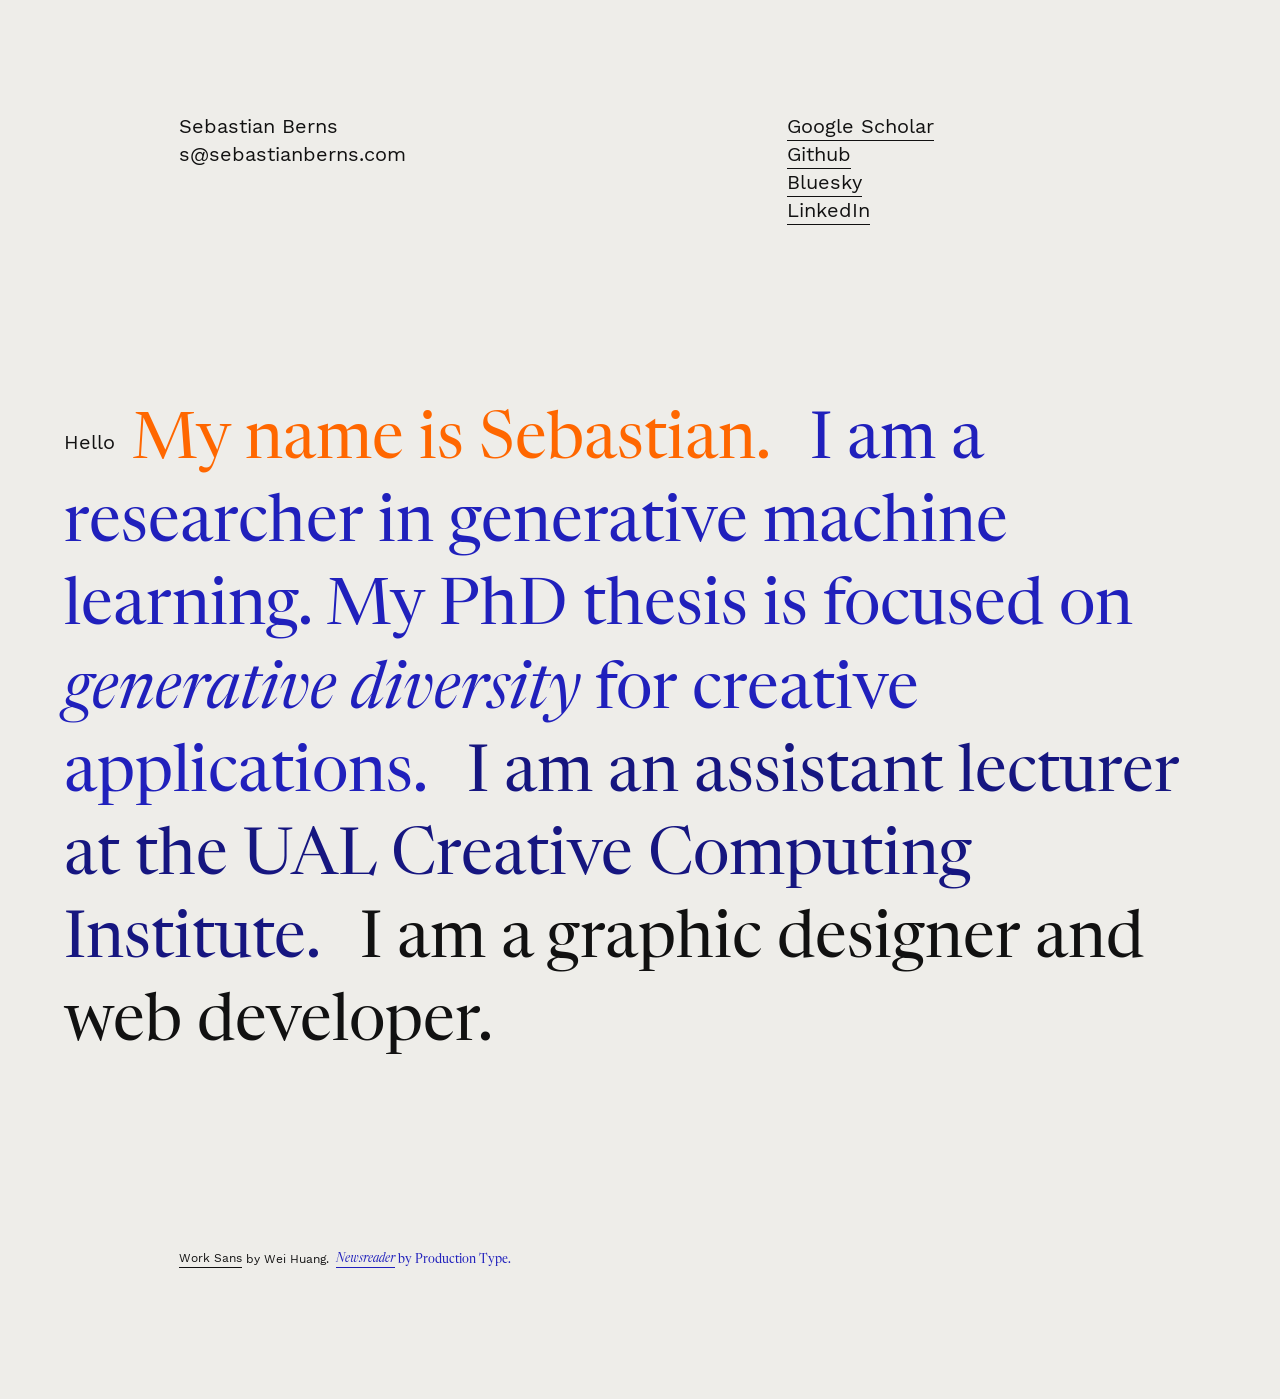
==== index.html @ 2858c455 "Better line breaks" ====
<!DOCTYPE html>
<html lang="en" dir="ltr">
  <head>
    <meta charset="utf-8">
    <title>Sebastian Berns</title>
    <meta name="viewport" content="width=device-width, initial-scale=1">
    <style>
@font-face {
  font-family: "Fragment Mono";
  src: url([data-uri]) format("woff2");
  font-weight: normal;
  font-style: normal;
}

@font-face {
  font-family: "Work Sans";
  src: url([data-uri]) format("woff2");
  font-weight: normal;
  font-style: normal;
}

@font-face {
  font-family: "Newsreader Display";
  src: url([data-uri]) format("woff2");
  font-weight: normal;
  font-style: normal;
}

@font-face {
  font-family: "Newsreader Display";
  src: url([data-uri]) format("woff2");
  font-weight: normal;
  font-style: italic;
}

html {
  font-size: 16px;
  text-rendering: optimizeLegibility;
}

body,
main, header, footer,
section, article, aside,
h1, h2, h3, h4, h5, h6,
p, div {
  box-sizing: border-box;
  margin: 0;
  padding: 0;
}

ul, ol, li {
  box-sizing: border-box;
  margin: 0;
}

body {
  background-color: #eeede9;
  color: #111;
  font-family: "Work Sans", "Helvetica Neue", Helvetica, Arial, sans-serif;
  font-size: 1.25em;
  line-height: 1.4em;
}

h1, h2, h3, h4, h5, h6 {
  font-size: 1em;
  font-weight: normal;
}

p {
  margin-bottom: 0.8em;
}

p:last-child {
  margin-bottom: 0;
}

em, i {
  font-style: italic;
  font-weight: normal;
}

.italic {
  font-style: italic;
}

.italic em, .italic i {
  font-style: normal;
}

.caps {
  text-transform: uppercase;
}

small {
  font-size: 1em;
}

.small {
  font-size: 0.6em;
  line-height: 1.83333em;
  margin-bottom: 1.33333em;
  letter-spacing: 0 !important;
}

.medium {
  font-size: 1.4em;
  line-height: 1.4em;
}

.large {
  font-size: 2.1em;
  line-height: 1.3em;
}

.serif {
  font-family: "Newsreader Display", "Cormorant Garamond", Garamond, "Times New Roman", Times, serif;
}

@media (min-width: 440px) {
  .medium {
    font-size: 1.7em;
  }
  .large {
    font-size: 2.4em;
  }
}

@media (min-width: 560px) {
  .medium {
    font-size: 2em;
  }
  .large {
    font-size: 2.7em;
  }
}

@media (min-width: 1200px) {
  .medium {
    font-size: 2.4em;
  }
  .large {
    font-size: 3.2em;
  }
}

::selection {
  background-color: #44f;
  color: #fff;
}

a {
  color: inherit;
  text-decoration: none;
  padding-bottom: 0.1em;
  padding-top: 0.1em;
  border-bottom: 1px solid;
}

a:hover {
  background-color: #fff;
}

a:focus {
  outline: 0;
  border: 1px solid;
  margin-left: -1px;
  margin-right: -1px;
  background-color: #fff;
}

.noindent {
  text-indent: 0;
}

.noliststyle {
  list-style: none;
  padding-left: 0;
}

.align-left {
  text-align: left;
}

.align-center {
  text-align: center;
}

.align-right {
  text-align: right;
}

.intro-p {
  display: inline;
  vertical-align: middle;
  margin-right: 0.5em;
}

.blue {
  color: #44f;
}

.green {
  color: #1CD961;
}

.red {
  color: #FF665E;
}

.yellow {
  color: #E6BE0E;
}

.color-grad-1 {
  color: #44f;
}

.color-grad-2 {
  color: #734DD7;
}

.color-grad-3 {
  color: #A255AF;
}

.color-grad-4 {
  color: #D15E87;
}

.color-grad-5 {
  color: #FF665E;
}

.fullblue {
  color: #2020BC;
}

.darkblue {
  color: #161680;
}

.gold {
  color: #FCA311;
}

.orange {
  color: #FF6700;
}

#nav-list {
  list-style: lower-latin;
  padding-left: 1.2em;
  line-height: 1.6em;
}

#main {
  margin-top: 0;
  margin-left: .8em;
  margin-right: .8em;
  margin-bottom: 3.2em;
}

.section {
  padding-top: 4em;
}

.subsection {
  margin-bottom: 3.2em;
}

.vspace {
  height: 4em;
}

.col {
  padding-left: 0.8em;
  padding-right: 0.8em;
}

.col-l {
  margin-bottom: 0.8em;
}

@media (min-width: 560px) {
  #main {
    margin-left: 1.6em;
    margin-right: 1.6em;
    margin-bottom: 6.4em;
  }
  .section {
    padding-top: 5.6em;
  }
  .cols {
    display: table;
    width: 100%;
  }
  .pad, .col-l {
    padding-left: 1.6em;
  }
  .pad, .col-r {
    padding-right: 1.6em;
  }
  .col {
    display: table-cell;
    padding-right: 1.6em;
  }
  .col-60 {
    width: 60%;
  }
  .col-50 {
    width: 50%;
  }
  .col-40 {
    width: 40%;
  }
}

@media (min-width: 560px) and (max-width: 699px) {
  .month-full {
    display: none;
  }
}

@media (min-width: 640px) {
  #main {
    margin-left: 3.2em;
    margin-right: 3.2em;
  }
}

@media (min-width: 880px) {
  .pad, .col-l {
    padding-left: 10%;
  }
  .pad, .col-r {
    padding-right: 10%;
  }
}

@media (min-width: 1544px) {
  #main {
    max-width: 1400px;
    margin-left: auto;
    margin-right: auto;
  }
}

</style>
  </head>
  <body>
    <main id="main" role="main">
      <header class="section">
        <article class="subsection cols">
  <div class="col col-l">
    <h1>Sebastian&nbsp;Berns<br><span style="unicode-bidi:bidi-override;direction:rtl">moc.snrebnaitsabes@s</span></h1>
  </div>
  <nav id="nav" class="col col-r">
    <ol id="nav-list">
    </ol>
    <ul id="link-list" class="noliststyle">
      <li class="link-list-item">
        <a href="https://scholar.google.com/citations?user=JrAAGVYAAAAJ">Google Scholar</a>
      </li>
      <li class="link-list-item">
        <a href="https://github.com/sebastianberns">Github</a>
      </li>
      <li class="link-list-item">
        <a href="https://bsky.app/profile/sebastianberns.bsky.social">Bluesky</a>
      </li>
      <li class="link-list-item">
        <a href="https://www.linkedin.com/in/sebastianberns/">LinkedIn</a>
      </li>
    </ul>
  </nav>
</article>

      </header>
      <section id="intro" class="section">
        <article class="subsection">
    <p class="intro-p ">Hello</p>
    <p class="intro-p large serif orange">My name is Sebastian.</p>
    <p class="intro-p large serif fullblue">I&nbsp;am a researcher in generative machine learning. My&nbsp;PhD thesis is focused on <em>generative diversity</em> for creative applications.</p>
    <p class="intro-p large serif darkblue">I&nbsp;am an assistant lecturer at the UAL Creative Computing Institute.</p>
    <p class="intro-p large serif black">I&nbsp;am a graphic designer and web developer.</p>
</article>

      </section>
      <footer class="section">
        <article class="subsection">
  <div class="pad"><p>
    <span class="small"><a href="https://weiweihuanghuang.github.io/Work-Sans/" target="_blank">Work Sans</a> by Wei Huang.</span>
    <span class="small serif fullblue"><a href="https://www.productiontype.com/family/newsreader" target="_blank"><em>Newsreader</em></a> by Production Type.</span>
  </p></div>
</article>

      </footer>
    </main>
  </body>
</html>
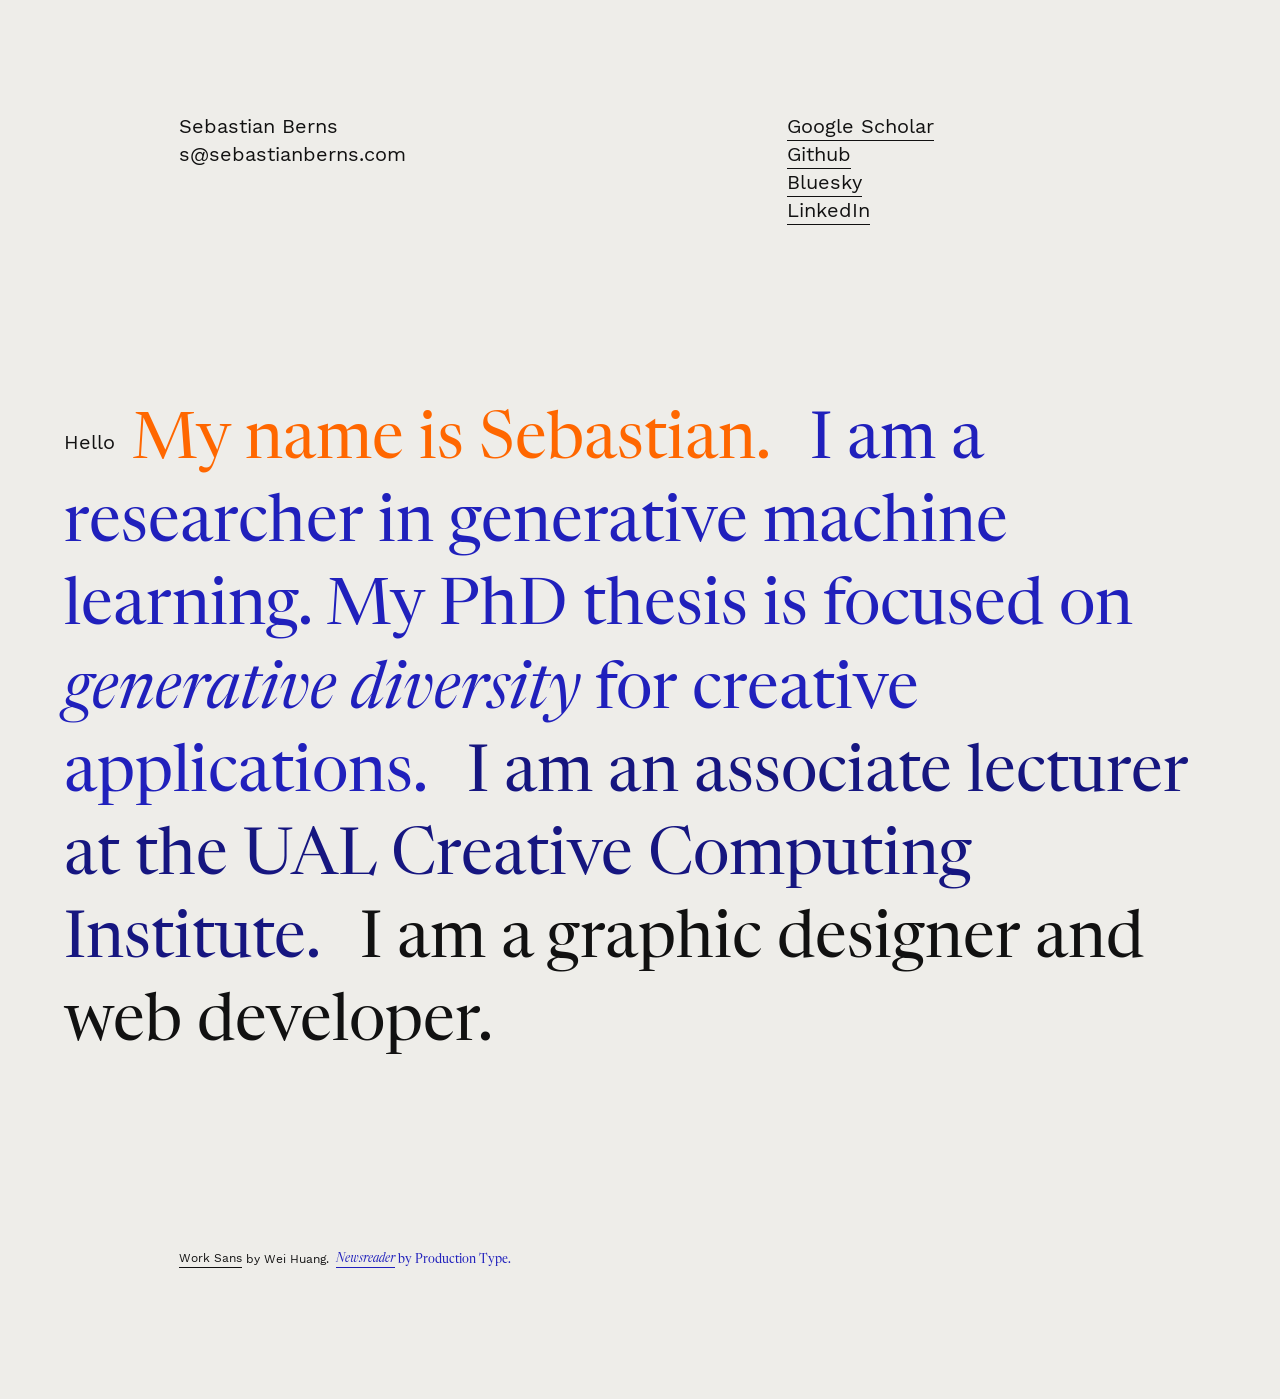
==== commit f142e51d: "Associate Lecturer" ====
--- a/index.html
+++ b/index.html
@@ -380,7 +380,7 @@
     <p class="intro-p ">Hello</p>
     <p class="intro-p large serif orange">My name is Sebastian.</p>
     <p class="intro-p large serif fullblue">I&nbsp;am a researcher in generative machine learning. My&nbsp;PhD thesis is focused on <em>generative diversity</em> for creative applications.</p>
-    <p class="intro-p large serif darkblue">I&nbsp;am an assistant lecturer at the UAL Creative Computing Institute.</p>
+    <p class="intro-p large serif darkblue">I&nbsp;am an associate lecturer at the UAL Creative Computing Institute.</p>
     <p class="intro-p large serif black">I&nbsp;am a graphic designer and web developer.</p>
 </article>
 
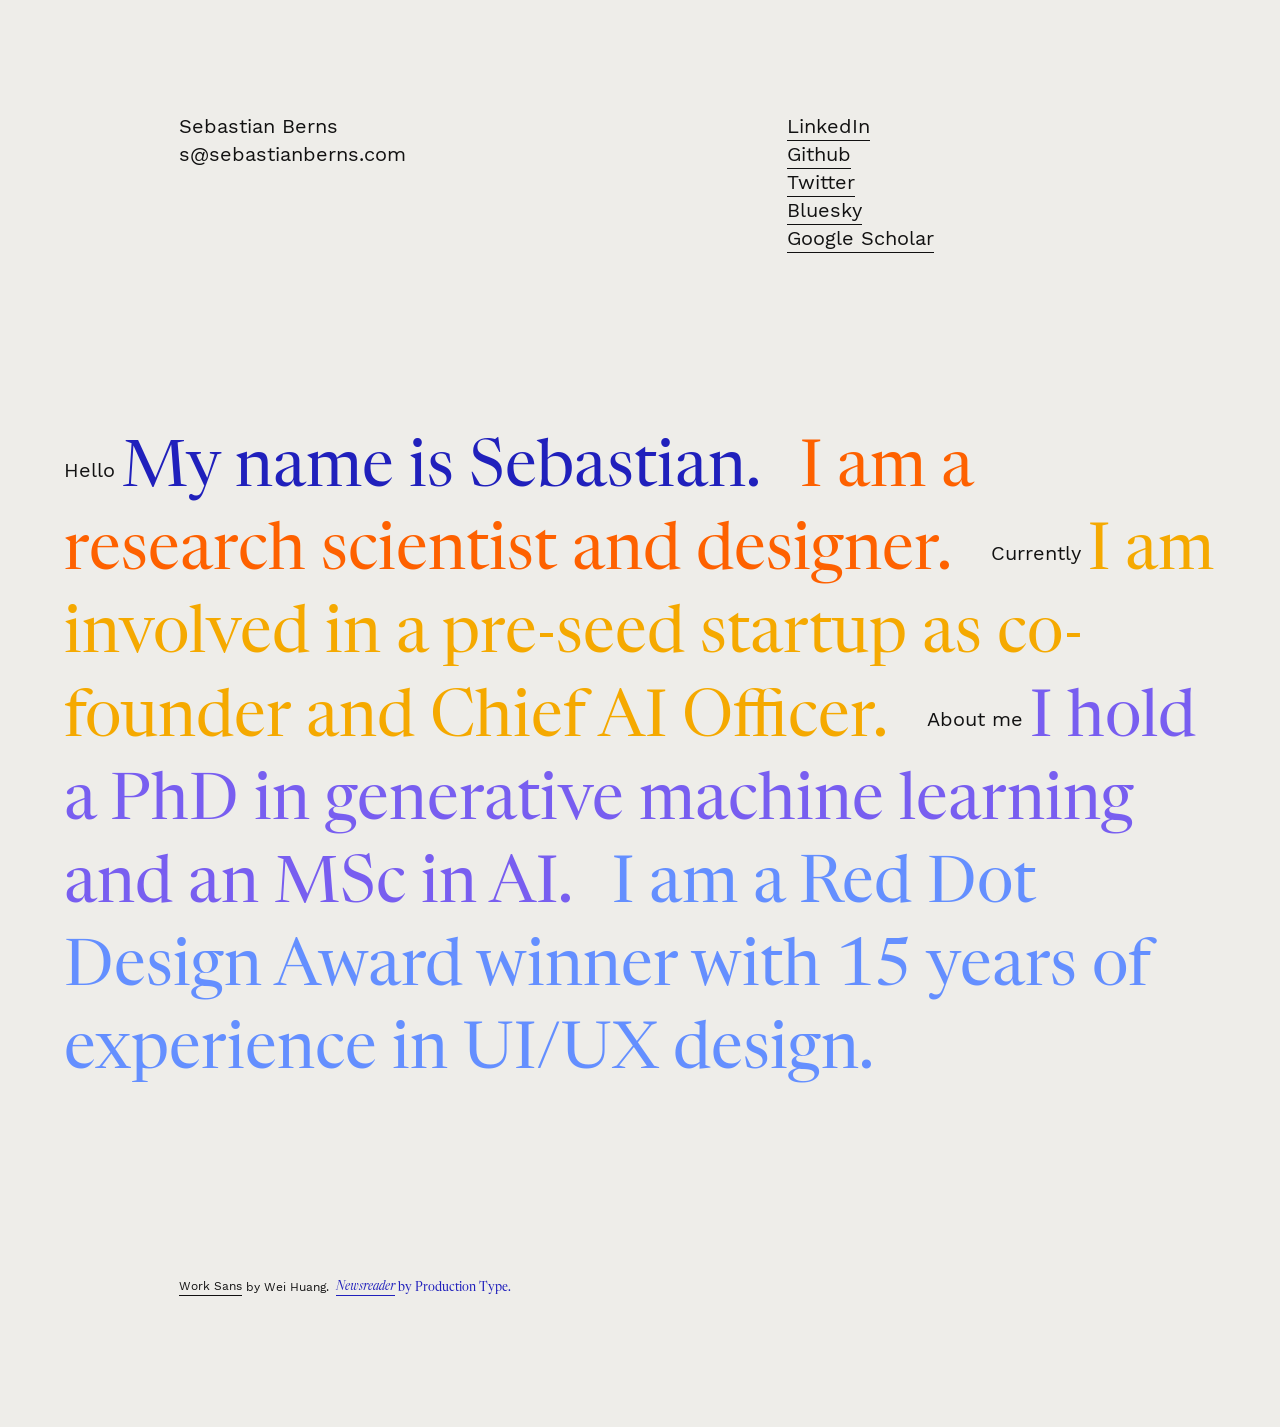
==== commit 2d989292: "Update June 2025" ====
--- a/index.html
+++ b/index.html
@@ -192,6 +192,9 @@
 .intro-p {
   display: inline;
   vertical-align: middle;
+}
+
+.intro-p-space-after {
   margin-right: 0.5em;
 }
 
@@ -245,6 +248,34 @@
 
 .orange {
   color: #FF6700;
+}
+
+.ibm1 {
+  color: #648FFF;
+}
+
+.ibm2 {
+  color: #785EF0;
+}
+
+.ibm3 {
+  color: #DC267F;
+}
+
+.ibm4 {
+  color: #FE6100;
+}
+
+.ibm5 {
+  color: #FFB000;
+}
+
+.ibm5b {
+  color: #F5A900;
+}
+
+.darkgreen {
+  color: #004D0F;
 }
 
 #nav-list {
@@ -359,16 +390,19 @@
     </ol>
     <ul id="link-list" class="noliststyle">
       <li class="link-list-item">
-        <a href="https://scholar.google.com/citations?user=JrAAGVYAAAAJ">Google Scholar</a>
+        <a href="https://www.linkedin.com/in/sebastianberns/">LinkedIn</a>
       </li>
       <li class="link-list-item">
         <a href="https://github.com/sebastianberns">Github</a>
       </li>
       <li class="link-list-item">
+        <a href="https://twitter.com/sebastianberns">Twitter</a>
+      </li>
+      <li class="link-list-item">
         <a href="https://bsky.app/profile/sebastianberns.bsky.social">Bluesky</a>
       </li>
       <li class="link-list-item">
-        <a href="https://www.linkedin.com/in/sebastianberns/">LinkedIn</a>
+        <a href="https://scholar.google.com/citations?user=JrAAGVYAAAAJ">Google Scholar</a>
       </li>
     </ul>
   </nav>
@@ -378,10 +412,13 @@
       <section id="intro" class="section">
         <article class="subsection">
     <p class="intro-p ">Hello</p>
-    <p class="intro-p large serif orange">My name is Sebastian.</p>
-    <p class="intro-p large serif fullblue">I&nbsp;am a researcher in generative machine learning. My&nbsp;PhD thesis is focused on <em>generative diversity</em> for creative applications.</p>
-    <p class="intro-p large serif darkblue">I&nbsp;am an associate lecturer at the UAL Creative Computing Institute.</p>
-    <p class="intro-p large serif black">I&nbsp;am a graphic designer and web developer.</p>
+    <p class="intro-p large serif fullblue intro-p-space-after">My name is Sebastian.</p>
+    <p class="intro-p large serif ibm4 intro-p-space-after">I am a research scientist and designer.</p>
+    <p class="intro-p ">Currently</p>
+    <p class="intro-p large serif ibm5b intro-p-space-after">I am involved in a pre-seed startup as co-founder and Chief AI Officer.</p>
+    <p class="intro-p ">About me</p>
+    <p class="intro-p large serif ibm2 intro-p-space-after">I&nbsp;hold a PhD in generative machine learning and an MSc in AI.</p>
+    <p class="intro-p large serif ibm1 intro-p-space-after">I&nbsp;am a Red Dot Design Award winner with 15 years of experience in UI/UX design.</p>
 </article>
 
       </section>
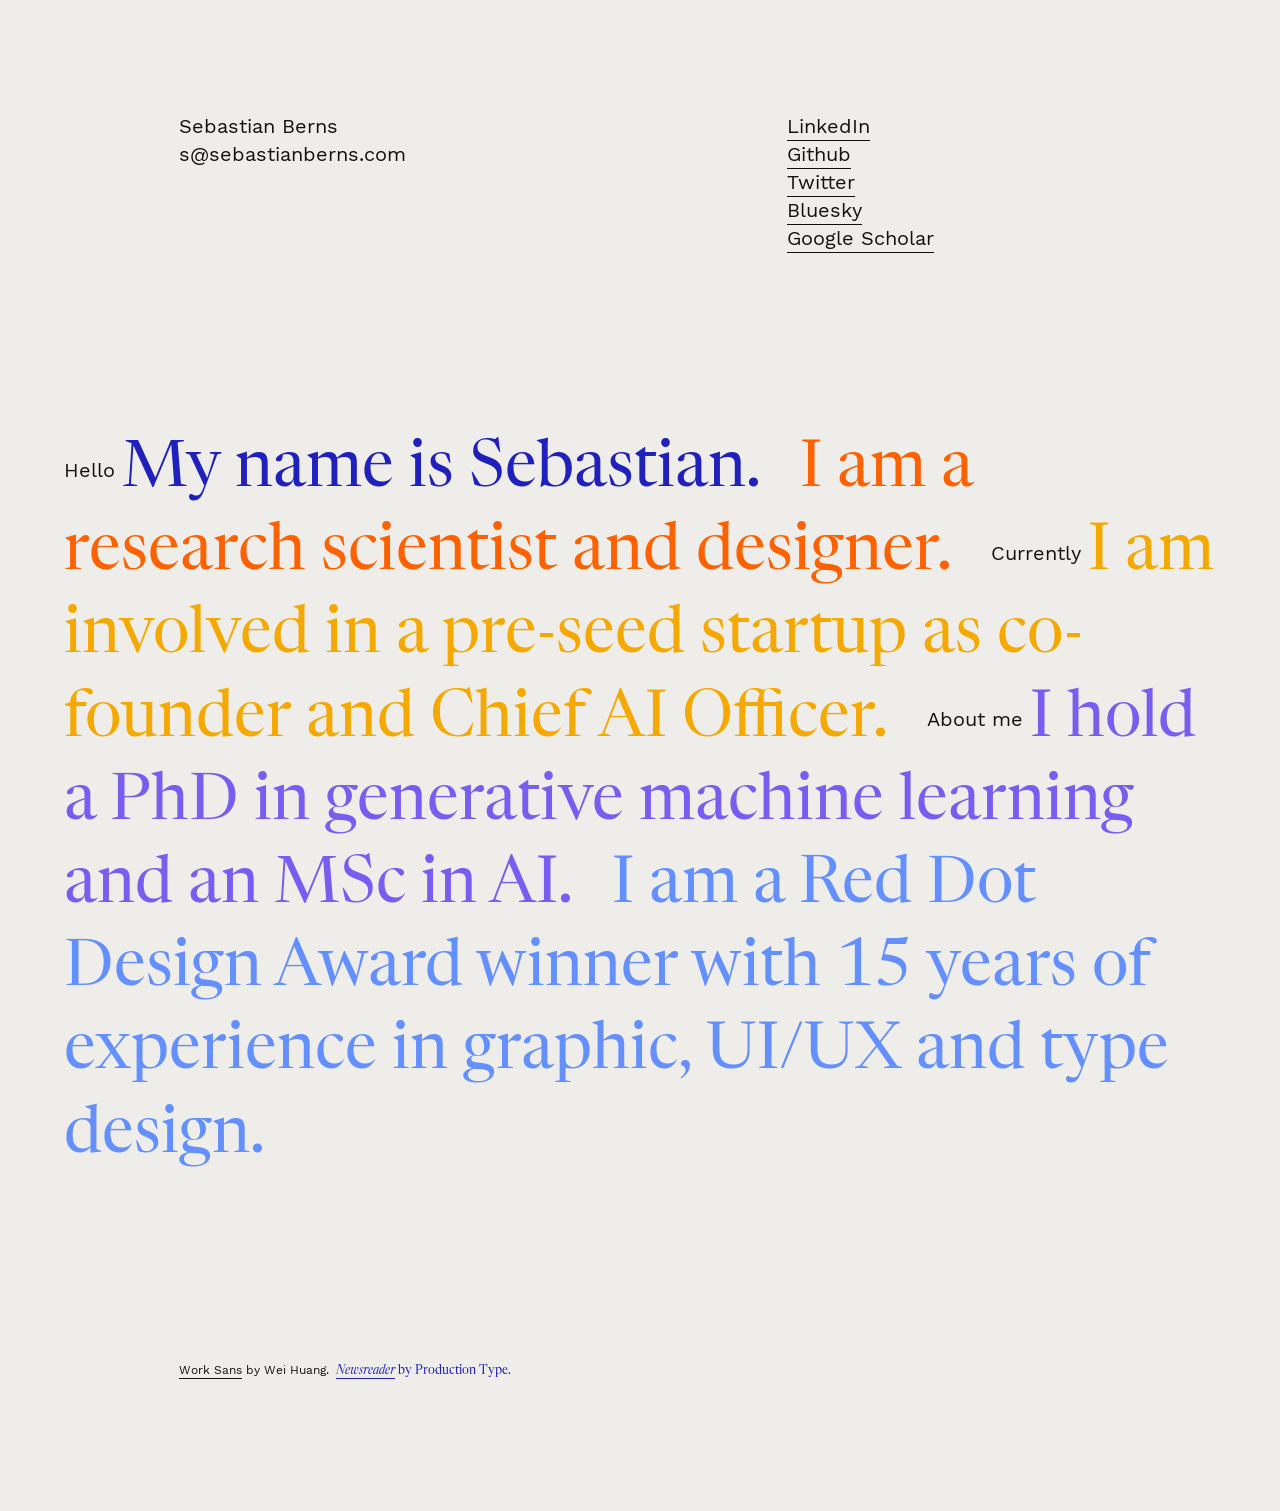
==== commit c59291f1: "Design experience" ====
--- a/index.html
+++ b/index.html
@@ -418,7 +418,7 @@
     <p class="intro-p large serif ibm5b intro-p-space-after">I am involved in a pre-seed startup as co-founder and Chief AI Officer.</p>
     <p class="intro-p ">About me</p>
     <p class="intro-p large serif ibm2 intro-p-space-after">I&nbsp;hold a PhD in generative machine learning and an MSc in AI.</p>
-    <p class="intro-p large serif ibm1 intro-p-space-after">I&nbsp;am a Red Dot Design Award winner with 15 years of experience in UI/UX design.</p>
+    <p class="intro-p large serif ibm1 intro-p-space-after">I&nbsp;am a Red Dot Design Award winner with 15 years of experience in graphic, UI/UX and type design.</p>
 </article>
 
       </section>
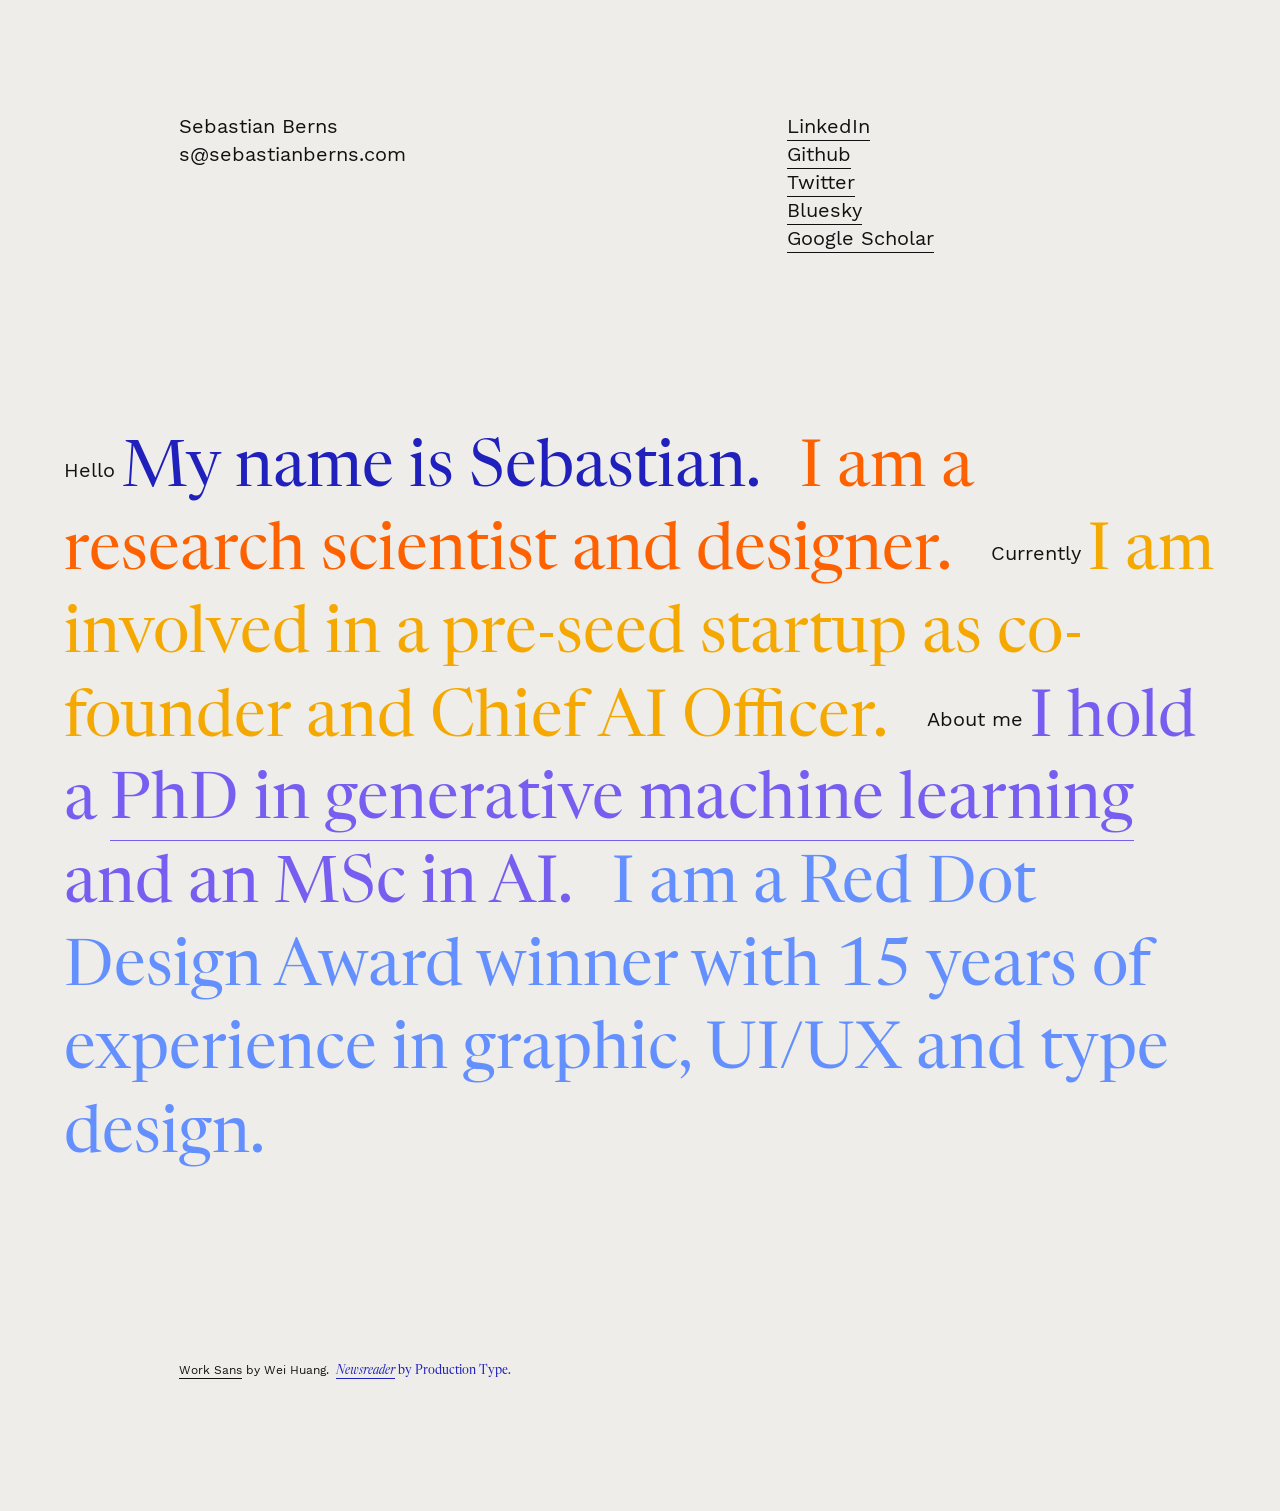
==== commit 21bcf36b: "Link to thesis" ====
--- a/index.html
+++ b/index.html
@@ -417,7 +417,7 @@
     <p class="intro-p ">Currently</p>
     <p class="intro-p large serif ibm5b intro-p-space-after">I am involved in a pre-seed startup as co-founder and Chief AI Officer.</p>
     <p class="intro-p ">About me</p>
-    <p class="intro-p large serif ibm2 intro-p-space-after">I&nbsp;hold a PhD in generative machine learning and an MSc in AI.</p>
+    <p class="intro-p large serif ibm2 intro-p-space-after">I&nbsp;hold a <a href="https://sebastianberns.com/phdthesis/">PhD in generative machine learning</a> and an MSc in AI.</p>
     <p class="intro-p large serif ibm1 intro-p-space-after">I&nbsp;am a Red Dot Design Award winner with 15 years of experience in graphic, UI/UX and type design.</p>
 </article>
 
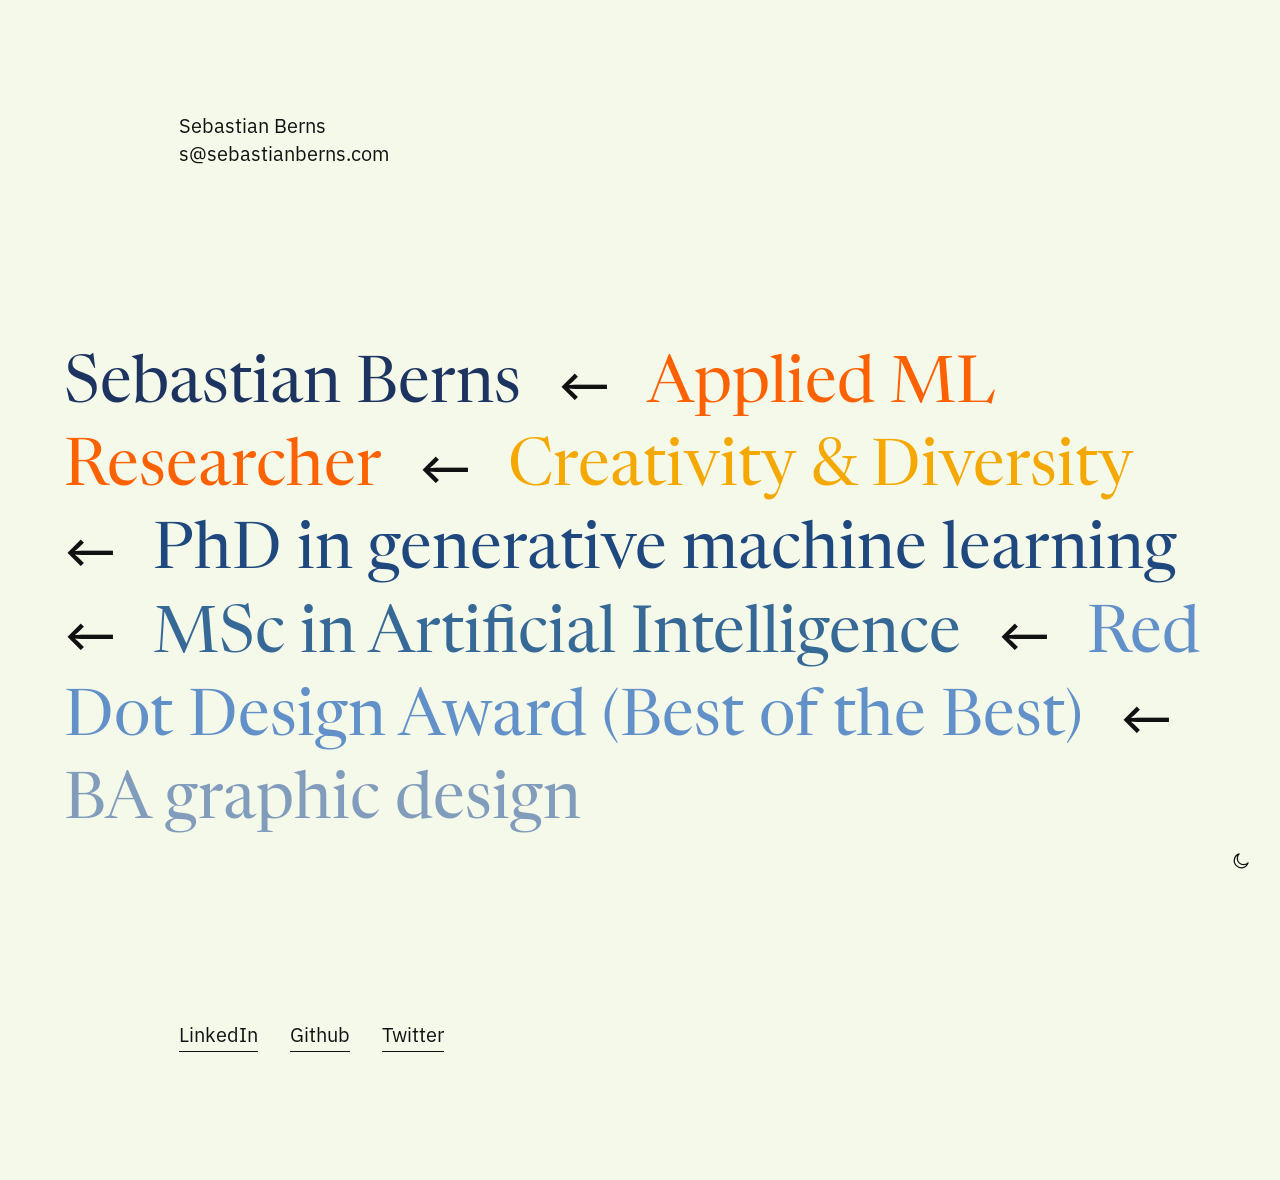
==== commit 7ae51233: "Update site 2026-10-28" ====
--- a/index.html
+++ b/index.html
@@ -2,435 +2,88 @@
 <html lang="en" dir="ltr">
   <head>
     <meta charset="utf-8">
-    <title>Sebastian Berns</title>
     <meta name="viewport" content="width=device-width, initial-scale=1">
-    <style>
-@font-face {
-  font-family: "Fragment Mono";
-  src: url([data-uri]) format("woff2");
-  font-weight: normal;
-  font-style: normal;
-}
-
-@font-face {
-  font-family: "Work Sans";
-  src: url([data-uri]) format("woff2");
-  font-weight: normal;
-  font-style: normal;
-}
-
-@font-face {
-  font-family: "Newsreader Display";
-  src: url([data-uri]) format("woff2");
-  font-weight: normal;
-  font-style: normal;
-}
-
-@font-face {
-  font-family: "Newsreader Display";
-  src: url([data-uri]) format("woff2");
-  font-weight: normal;
-  font-style: italic;
-}
-
-html {
-  font-size: 16px;
-  text-rendering: optimizeLegibility;
-}
-
-body,
-main, header, footer,
-section, article, aside,
-h1, h2, h3, h4, h5, h6,
-p, div {
-  box-sizing: border-box;
-  margin: 0;
-  padding: 0;
-}
-
-ul, ol, li {
-  box-sizing: border-box;
-  margin: 0;
-}
-
-body {
-  background-color: #eeede9;
-  color: #111;
-  font-family: "Work Sans", "Helvetica Neue", Helvetica, Arial, sans-serif;
-  font-size: 1.25em;
-  line-height: 1.4em;
-}
-
-h1, h2, h3, h4, h5, h6 {
-  font-size: 1em;
-  font-weight: normal;
-}
-
-p {
-  margin-bottom: 0.8em;
-}
-
-p:last-child {
-  margin-bottom: 0;
-}
-
-em, i {
-  font-style: italic;
-  font-weight: normal;
-}
-
-.italic {
-  font-style: italic;
-}
-
-.italic em, .italic i {
-  font-style: normal;
-}
-
-.caps {
-  text-transform: uppercase;
-}
-
-small {
-  font-size: 1em;
-}
-
-.small {
-  font-size: 0.6em;
-  line-height: 1.83333em;
-  margin-bottom: 1.33333em;
-  letter-spacing: 0 !important;
-}
-
-.medium {
-  font-size: 1.4em;
-  line-height: 1.4em;
-}
-
-.large {
-  font-size: 2.1em;
-  line-height: 1.3em;
-}
-
-.serif {
-  font-family: "Newsreader Display", "Cormorant Garamond", Garamond, "Times New Roman", Times, serif;
-}
-
-@media (min-width: 440px) {
-  .medium {
-    font-size: 1.7em;
-  }
-  .large {
-    font-size: 2.4em;
-  }
-}
-
-@media (min-width: 560px) {
-  .medium {
-    font-size: 2em;
-  }
-  .large {
-    font-size: 2.7em;
-  }
-}
-
-@media (min-width: 1200px) {
-  .medium {
-    font-size: 2.4em;
-  }
-  .large {
-    font-size: 3.2em;
-  }
-}
-
-::selection {
-  background-color: #44f;
-  color: #fff;
-}
-
-a {
-  color: inherit;
-  text-decoration: none;
-  padding-bottom: 0.1em;
-  padding-top: 0.1em;
-  border-bottom: 1px solid;
-}
-
-a:hover {
-  background-color: #fff;
-}
-
-a:focus {
-  outline: 0;
-  border: 1px solid;
-  margin-left: -1px;
-  margin-right: -1px;
-  background-color: #fff;
-}
-
-.noindent {
-  text-indent: 0;
-}
-
-.noliststyle {
-  list-style: none;
-  padding-left: 0;
-}
-
-.align-left {
-  text-align: left;
-}
-
-.align-center {
-  text-align: center;
-}
-
-.align-right {
-  text-align: right;
-}
-
-.intro-p {
-  display: inline;
-  vertical-align: middle;
-}
-
-.intro-p-space-after {
-  margin-right: 0.5em;
-}
-
-.blue {
-  color: #44f;
-}
-
-.green {
-  color: #1CD961;
-}
-
-.red {
-  color: #FF665E;
-}
-
-.yellow {
-  color: #E6BE0E;
-}
-
-.color-grad-1 {
-  color: #44f;
-}
-
-.color-grad-2 {
-  color: #734DD7;
-}
-
-.color-grad-3 {
-  color: #A255AF;
-}
-
-.color-grad-4 {
-  color: #D15E87;
-}
-
-.color-grad-5 {
-  color: #FF665E;
-}
-
-.fullblue {
-  color: #2020BC;
-}
-
-.darkblue {
-  color: #161680;
-}
-
-.gold {
-  color: #FCA311;
-}
-
-.orange {
-  color: #FF6700;
-}
-
-.ibm1 {
-  color: #648FFF;
-}
-
-.ibm2 {
-  color: #785EF0;
-}
-
-.ibm3 {
-  color: #DC267F;
-}
-
-.ibm4 {
-  color: #FE6100;
-}
-
-.ibm5 {
-  color: #FFB000;
-}
-
-.ibm5b {
-  color: #F5A900;
-}
-
-.darkgreen {
-  color: #004D0F;
-}
-
-#nav-list {
-  list-style: lower-latin;
-  padding-left: 1.2em;
-  line-height: 1.6em;
-}
-
-#main {
-  margin-top: 0;
-  margin-left: .8em;
-  margin-right: .8em;
-  margin-bottom: 3.2em;
-}
-
-.section {
-  padding-top: 4em;
-}
-
-.subsection {
-  margin-bottom: 3.2em;
-}
-
-.vspace {
-  height: 4em;
-}
-
-.col {
-  padding-left: 0.8em;
-  padding-right: 0.8em;
-}
-
-.col-l {
-  margin-bottom: 0.8em;
-}
-
-@media (min-width: 560px) {
-  #main {
-    margin-left: 1.6em;
-    margin-right: 1.6em;
-    margin-bottom: 6.4em;
-  }
-  .section {
-    padding-top: 5.6em;
-  }
-  .cols {
-    display: table;
-    width: 100%;
-  }
-  .pad, .col-l {
-    padding-left: 1.6em;
-  }
-  .pad, .col-r {
-    padding-right: 1.6em;
-  }
-  .col {
-    display: table-cell;
-    padding-right: 1.6em;
-  }
-  .col-60 {
-    width: 60%;
-  }
-  .col-50 {
-    width: 50%;
-  }
-  .col-40 {
-    width: 40%;
-  }
-}
-
-@media (min-width: 560px) and (max-width: 699px) {
-  .month-full {
-    display: none;
-  }
-}
-
-@media (min-width: 640px) {
-  #main {
-    margin-left: 3.2em;
-    margin-right: 3.2em;
-  }
-}
-
-@media (min-width: 880px) {
-  .pad, .col-l {
-    padding-left: 10%;
-  }
-  .pad, .col-r {
-    padding-right: 10%;
-  }
-}
-
-@media (min-width: 1544px) {
-  #main {
-    max-width: 1400px;
-    margin-left: auto;
-    margin-right: auto;
-  }
-}
-
-</style>
+    <title>Sebastian Berns ← Creative ML Research</title>
+    <meta name="description" content="Sebastian Berns is a generative machine learning researcher and graphic designer.">
+    <meta name="author" content="Sebastian Berns">
+    <meta name="color-scheme" content="light dark">
+    <link rel="canonical" href="https://sebastianberns.com/">
+    <meta property="og:site_name" content="Sebastian Berns ← Creative ML Research">
+    <meta property="og:title" content="Sebastian Berns ← Creative ML Research">
+    <meta property="og:description" content="Sebastian Berns is a generative machine learning researcher and graphic designer.">
+    <meta property="og:url" content="https://sebastianberns.com/">
+    <meta property="og:type" content="website">
+    <link rel="alternate" type="application/atom+xml" title="Sebastian Berns ← Creative ML Research" href="/blog/feed.xml">
+    <link rel="preload" href="/fonts/ibm-plex-sans-regular.woff2" as="font" type="font/woff2" crossorigin>
+    <link rel="preload" href="/fonts/newsreader-display-regular.woff2" as="font" type="font/woff2" crossorigin>
+    <script>
+      // Apply the theme toggle's saved choice before first paint
+      try {
+        const theme = localStorage.getItem("theme");
+        if (theme === "light" || theme === "dark") document.documentElement.dataset.theme = theme;
+      } catch {}
+    </script>
+    <link rel="stylesheet" href="/css/style.css?v=810cd87b54">
   </head>
   <body>
-    <main id="main" role="main">
-      <header class="section">
-        <article class="subsection cols">
-  <div class="col col-l">
-    <h1>Sebastian&nbsp;Berns<br><span style="unicode-bidi:bidi-override;direction:rtl">moc.snrebnaitsabes@s</span></h1>
-  </div>
-  <nav id="nav" class="col col-r">
-    <ol id="nav-list">
-    </ol>
-    <ul id="link-list" class="noliststyle">
-      <li class="link-list-item">
-        <a href="https://www.linkedin.com/in/sebastianberns/">LinkedIn</a>
-      </li>
-      <li class="link-list-item">
-        <a href="https://github.com/sebastianberns">Github</a>
-      </li>
-      <li class="link-list-item">
-        <a href="https://twitter.com/sebastianberns">Twitter</a>
-      </li>
-      <li class="link-list-item">
-        <a href="https://bsky.app/profile/sebastianberns.bsky.social">Bluesky</a>
-      </li>
-      <li class="link-list-item">
-        <a href="https://scholar.google.com/citations?user=JrAAGVYAAAAJ">Google Scholar</a>
-      </li>
-    </ul>
+    <main id="main">
+<header class="section">
+  <article class="subsection cols">
+    <div class="col col-l">
+      <h1>Sebastian&nbsp;Berns<br><span style="unicode-bidi:bidi-override;direction:rtl">moc.snrebnaitsabes@s</span></h1>
+    </div>
+  </article>
+</header>
+<section id="intro" class="section">
+  <article class="subsection">
+    <p class="intro-p large serif c1 intro-p-space-after">Sebastian Berns</p>
+    <p class="intro-p large arrow intro-p-space-after">←</p>
+    <p class="intro-p large serif c6 intro-p-space-after">Applied ML Researcher</p>
+    <p class="intro-p large arrow intro-p-space-after">←</p>
+    <p class="intro-p large serif c7 intro-p-space-after">Creativity & Diversity</p>
+    <p class="intro-p large arrow intro-p-space-after">←</p>
+    <p class="intro-p large serif c2 intro-p-space-after">PhD in generative machine learning</p>
+    <p class="intro-p large arrow intro-p-space-after">←</p>
+    <p class="intro-p large serif c3 intro-p-space-after">MSc in Artificial Intelligence</p>
+    <p class="intro-p large arrow intro-p-space-after">←</p>
+    <p class="intro-p large serif c4 intro-p-space-after">Red Dot Design Award (Best of the Best)</p>
+    <p class="intro-p large arrow intro-p-space-after">←</p>
+    <p class="intro-p large serif c5 intro-p-space-after">BA graphic design</p>
+  </article>
+</section>
+<section id="social" class="section">
+  <nav class="subsection pad social-links" aria-label="Social media">
+    <a href="https://www.linkedin.com/in/sebastianberns/">LinkedIn</a>
+    <a href="https://github.com/sebastianberns">Github</a>
+    <a href="https://twitter.com/sebastianberns">Twitter</a>
   </nav>
-</article>
-
-      </header>
-      <section id="intro" class="section">
-        <article class="subsection">
-    <p class="intro-p ">Hello</p>
-    <p class="intro-p large serif fullblue intro-p-space-after">My name is Sebastian.</p>
-    <p class="intro-p large serif ibm4 intro-p-space-after">I am a research scientist and designer.</p>
-    <p class="intro-p ">Currently</p>
-    <p class="intro-p large serif ibm5b intro-p-space-after">I am involved in a pre-seed startup as co-founder and Chief AI Officer.</p>
-    <p class="intro-p ">About me</p>
-    <p class="intro-p large serif ibm2 intro-p-space-after">I&nbsp;hold a <a href="https://sebastianberns.com/phdthesis/">PhD in generative machine learning</a> and an MSc in AI.</p>
-    <p class="intro-p large serif ibm1 intro-p-space-after">I&nbsp;am a Red Dot Design Award winner with 15 years of experience in graphic, UI/UX and type design.</p>
-</article>
-
-      </section>
-      <footer class="section">
-        <article class="subsection">
-  <div class="pad"><p>
-    <span class="small"><a href="https://weiweihuanghuang.github.io/Work-Sans/" target="_blank">Work Sans</a> by Wei Huang.</span>
-    <span class="small serif fullblue"><a href="https://www.productiontype.com/family/newsreader" target="_blank"><em>Newsreader</em></a> by Production Type.</span>
-  </p></div>
-</article>
-
-      </footer>
+</section>
     </main>
+    <button class="theme-toggle" type="button" hidden>
+      <svg class="icon-moon" viewBox="0 0 24 24" fill="none" stroke="currentColor" stroke-width="1.5" stroke-linecap="round" stroke-linejoin="round" aria-hidden="true"><path d="M20.5 14.2A8.5 8.5 0 1 1 9.8 3.5a6.6 6.6 0 0 0 10.7 10.7z"/></svg>
+      <svg class="icon-sun" viewBox="0 0 24 24" fill="none" stroke="currentColor" stroke-width="1.5" stroke-linecap="round" aria-hidden="true"><circle cx="12" cy="12" r="4"/><path d="M12 2.5v2M12 19.5v2M2.5 12h2M19.5 12h2M5.3 5.3l1.4 1.4M17.3 17.3l1.4 1.4M5.3 18.7l1.4-1.4M17.3 6.7l1.4-1.4"/></svg>
+    </button>
+    <script>
+      (() => {
+        const root = document.documentElement;
+        const button = document.querySelector(".theme-toggle");
+        const system = matchMedia("(prefers-color-scheme: dark)");
+        const current = () => root.dataset.theme || (system.matches ? "dark" : "light");
+        const label = () => {
+          const text = `Switch to ${current() === "dark" ? "light" : "dark"} mode`;
+          button.setAttribute("aria-label", text);
+          button.title = text;
+        };
+        button.addEventListener("click", () => {
+          const theme = current() === "dark" ? "light" : "dark";
+          root.dataset.theme = theme;
+          try { localStorage.setItem("theme", theme); } catch {}
+          label();
+        });
+        system.addEventListener("change", label);
+        label();
+        button.hidden = false;
+      })();
+    </script>
   </body>
-</html>
+</html>
--- a/css/style.css
+++ b/css/style.css
@@ -0,0 +1,828 @@
+/* sebastianberns.com — ported from CV-2024/src/scss; Pygments token colors are appended by the build */
+
+/* Fonts */
+
+@font-face {
+  font-family: "IBM Plex Sans";
+  src: url(/fonts/ibm-plex-sans-regular.woff2) format("woff2");
+  font-weight: normal;
+  font-style: normal;
+  font-display: swap;
+}
+
+@font-face {
+  font-family: "IBM Plex Sans";
+  src: url(/fonts/ibm-plex-sans-italic.woff2) format("woff2");
+  font-weight: normal;
+  font-style: italic;
+  font-display: swap;
+}
+
+@font-face {
+  font-family: "IBM Plex Mono";
+  src: url(/fonts/ibm-plex-mono-regular.woff2) format("woff2");
+  font-weight: normal;
+  font-style: normal;
+  font-display: swap;
+}
+
+@font-face {
+  font-family: "IBM Plex Mono";
+  src: url(/fonts/ibm-plex-mono-italic.woff2) format("woff2");
+  font-weight: normal;
+  font-style: italic;
+  font-display: swap;
+}
+
+@font-face {
+  font-family: "Newsreader Display";
+  src: url(/fonts/newsreader-display-regular.woff2) format("woff2");
+  font-weight: normal;
+  font-style: normal;
+  font-display: swap;
+}
+
+@font-face {
+  font-family: "Newsreader Display";
+  src: url(/fonts/newsreader-display-italic.woff2) format("woff2");
+  font-weight: normal;
+  font-style: italic;
+  font-display: swap;
+}
+
+@font-face {
+  font-family: "Newsreader Text";
+  src: url(/fonts/newsreader-text-regular.woff2) format("woff2");
+  font-weight: normal;
+  font-style: normal;
+  font-display: swap;
+}
+
+@font-face {
+  font-family: "Newsreader Text";
+  src: url(/fonts/newsreader-text-italic.woff2) format("woff2");
+  font-weight: normal;
+  font-style: italic;
+  font-display: swap;
+}
+
+/* Tokens */
+
+/* Colors with two values follow color-scheme: the system setting, or the
+   theme toggle's choice in <html data-theme="light|dark"> */
+:root {
+  color-scheme: light dark;
+  --font-sans: "IBM Plex Sans", "Helvetica Neue", Helvetica, Arial, sans-serif;
+  --font-display: "Newsreader Display", Garamond, "Times New Roman", Times, serif;
+  --font-text: "Newsreader Text", Georgia, "Times New Roman", Times, serif;
+  --font-mono: "IBM Plex Mono", ui-monospace, "SF Mono", Menlo, Consolas, monospace;
+
+  /* Named colors: light scheme */
+  --ivory: #F4F9E9;
+  --twilightindigo: #1D3461;
+  --steelazure: #1F487E;
+  --balticblue: #376996;
+  --dustydenim: #6290C8;
+  --wisteriablue: #829CBC;
+
+  /* Named colors: dark scheme. The greens mirror the blues' ramp in OKLCH:
+     same relative chroma and spacing, green hue, and lightest for c1 so the
+     contrast order matches light mode */
+  --carbon: #161614;
+  --seafoam: #A1F4C2;
+  --mintleaf: #89E4A1;
+  --pistachio: #86C481;
+  --fern: #54A465;
+  --sage: #69926F;
+
+  /* Named colors: both s